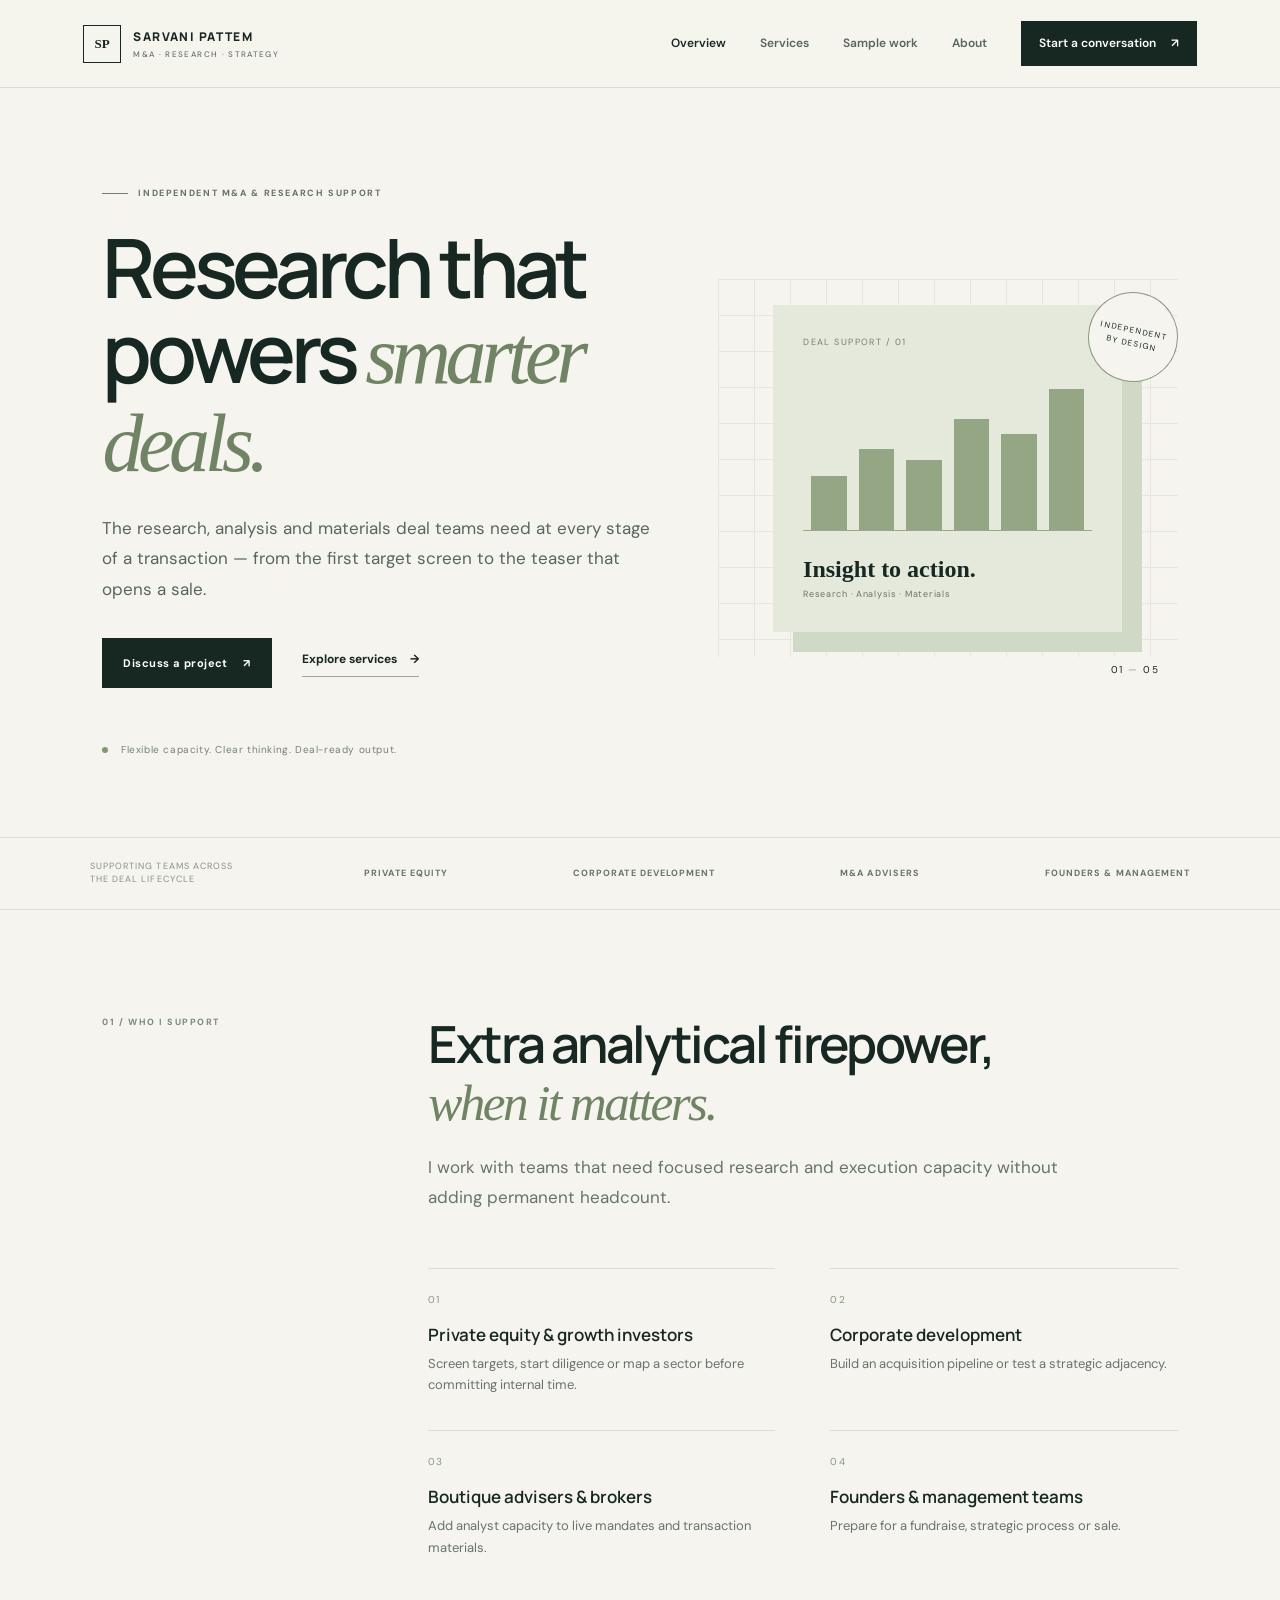
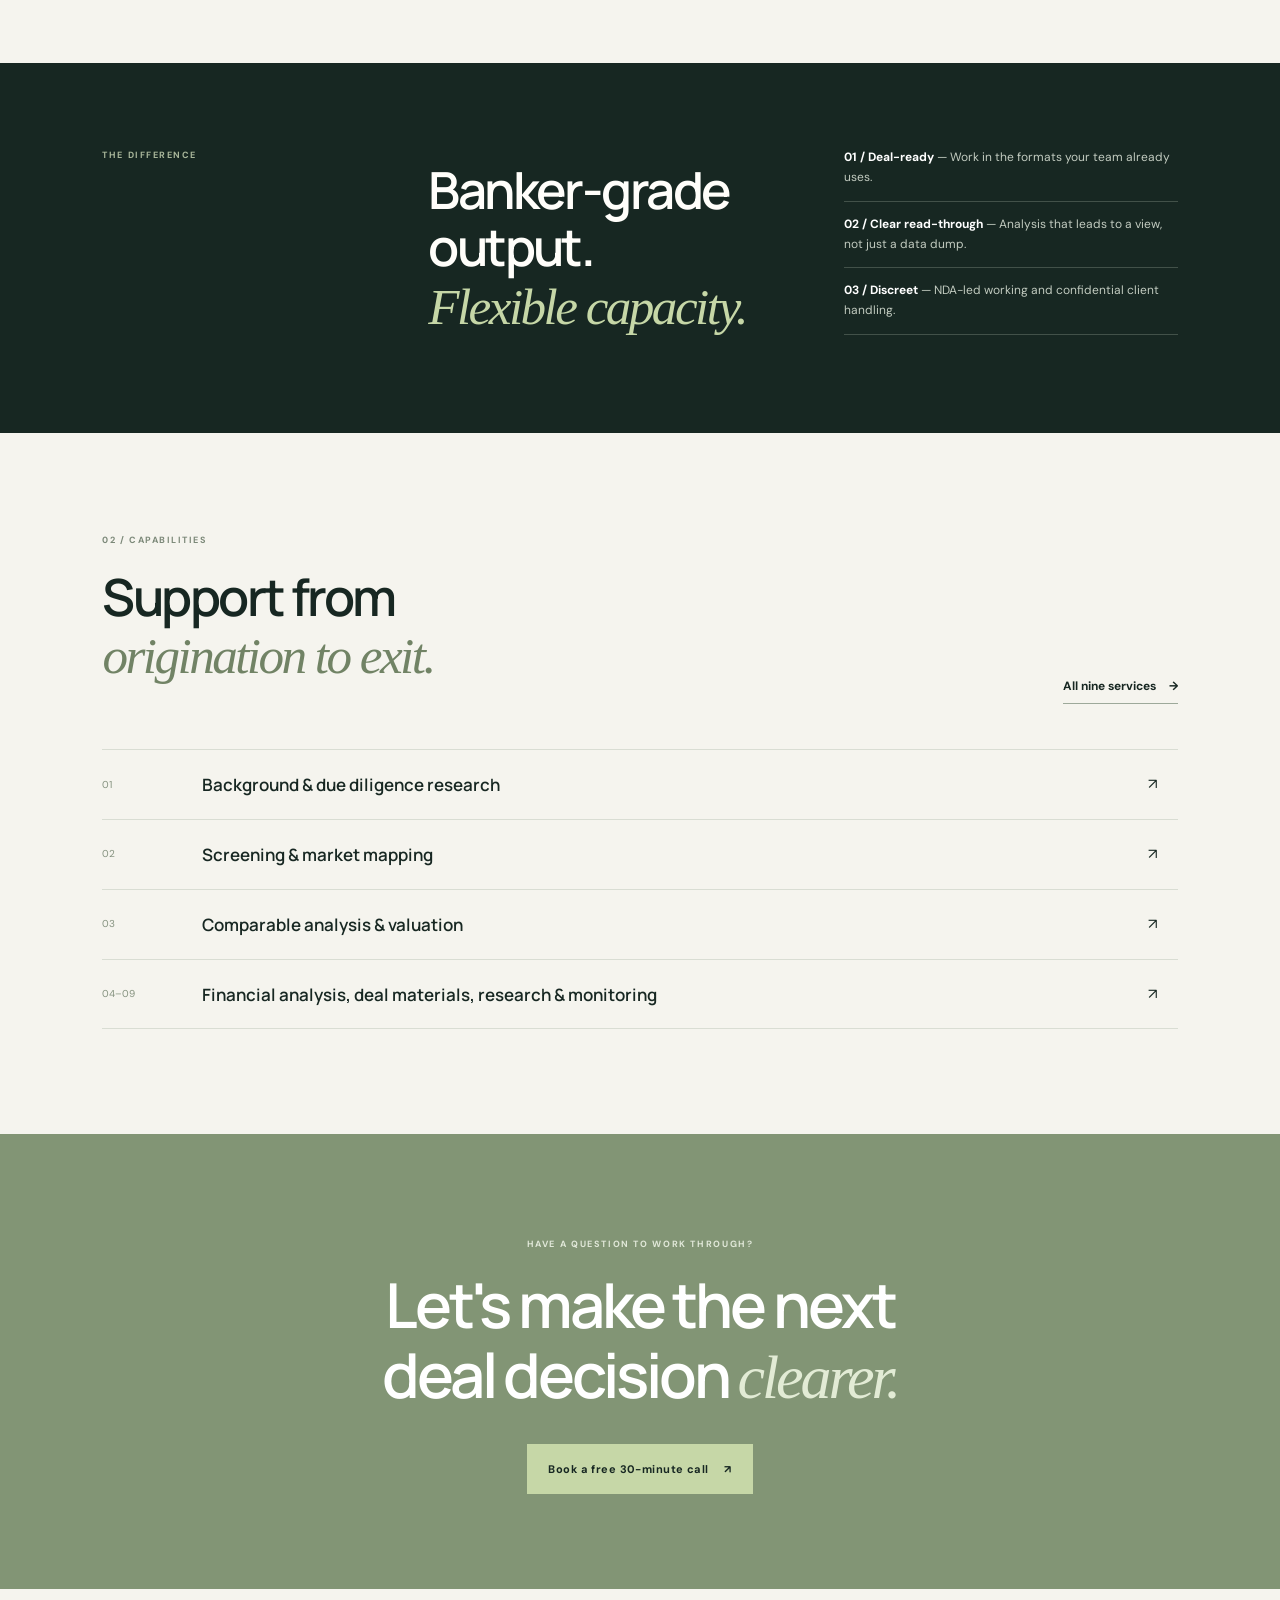
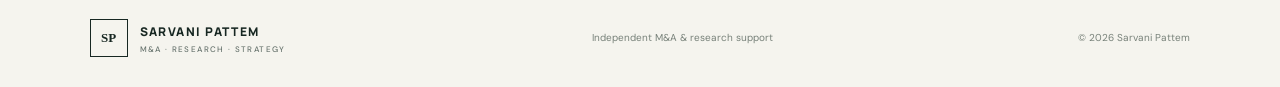
==== index.html @ 2f18e705 "new" ====
<!doctype html>
<html lang="en">
<head>
  <meta charset="utf-8"><meta name="viewport" content="width=device-width, initial-scale=1">
  <meta name="description" content="Freelance M&A and research analyst supporting investors, corporate development teams, advisers and founders.">
  <title>M&A Research & Deal Support | Sarvani Pattem</title>
  <link rel="preconnect" href="https://fonts.googleapis.com">
  <link rel="preconnect" href="https://fonts.gstatic.com" crossorigin>
  <link href="https://fonts.googleapis.com/css2?family=DM+Sans:wght@400;500;600;700&family=Manrope:wght@400;500;600;700;800&display=swap" rel="stylesheet">
  <link rel="stylesheet" href="styles.css"><script defer src="script.js"></script>
</head>
<body>
<header class="site-header"><a class="brand" href="index.html"><span class="brand-mark">SP</span><span>SARVANI PATTEM<small>M&A · RESEARCH · STRATEGY</small></span></a>
<button class="menu-toggle" aria-label="Toggle navigation" aria-expanded="false">☰</button>
<nav class="nav"><a class="active" href="index.html">Overview</a><a href="services.html">Services</a><a href="work.html">Sample work</a><a href="about.html">About</a><a class="nav-cta" href="contact.html">Start a conversation <span>↗</span></a></nav></header>
<main>
<section class="hero">
  <div class="hero-copy"><p class="eyebrow"><span class="eyebrow-line"></span> INDEPENDENT M&A & RESEARCH SUPPORT</p>
  <h1>Research that<br>powers <em>smarter deals.</em></h1>
  <p class="hero-lede">The research, analysis and materials deal teams need at every stage of a transaction — from the first target screen to the teaser that opens a sale.</p>
  <div class="hero-actions"><a class="button button-dark" href="contact.html">Discuss a project <span>↗</span></a><a class="text-link" href="services.html">Explore services <span>→</span></a></div>
  <div class="hero-note"><span class="note-dot"></span> Flexible capacity. Clear thinking. Deal-ready output.</div></div>
  <div class="hero-art"><div class="art-grid"></div><div class="art-card art-card-main"><span class="card-kicker">DEAL SUPPORT / 01</span><div class="art-chart"><i style="height:35%"></i><i style="height:52%"></i><i style="height:45%"></i><i style="height:72%"></i><i style="height:62%"></i><i style="height:91%"></i></div><div class="art-card-foot"><strong>Insight to action.</strong><span>Research · Analysis · Materials</span></div></div><div class="art-stamp">INDEPENDENT<br>BY DESIGN</div><div class="art-index">01 <span>—</span> 05</div></div>
</section>
<section class="trust-strip"><span>SUPPORTING TEAMS ACROSS THE DEAL LIFECYCLE</span><div>PRIVATE EQUITY</div><div>CORPORATE DEVELOPMENT</div><div>M&A ADVISERS</div><div>FOUNDERS & MANAGEMENT</div></section>
<section class="section intro-section"><div class="section-label">01 / WHO I SUPPORT</div><div class="intro-content"><h2>Extra analytical firepower,<br><em>when it matters.</em></h2><p class="body-large">I work with teams that need focused research and execution capacity without adding permanent headcount.</p><div class="audience-grid"><article><span>01</span><h3>Private equity & growth investors</h3><p>Screen targets, start diligence or map a sector before committing internal time.</p></article><article><span>02</span><h3>Corporate development</h3><p>Build an acquisition pipeline or test a strategic adjacency.</p></article><article><span>03</span><h3>Boutique advisers & brokers</h3><p>Add analyst capacity to live mandates and transaction materials.</p></article><article><span>04</span><h3>Founders & management teams</h3><p>Prepare for a fundraise, strategic process or sale.</p></article></div></div></section>
<section class="dark-band"><div class="section-label">THE DIFFERENCE</div><div class="dark-band-content"><h2>Banker-grade output.<br><em>Flexible capacity.</em></h2><div class="value-points"><p><b>01 / Deal-ready</b> — Work in the formats your team already uses.</p><p><b>02 / Clear read-through</b> — Analysis that leads to a view, not just a data dump.</p><p><b>03 / Discreet</b> — NDA-led working and confidential client handling.</p></div></div></section>
<section class="section services-preview"><div class="section-label">02 / CAPABILITIES</div><div class="section-heading"><h2>Support from<br><em>origination to exit.</em></h2><a class="text-link" href="services.html">All nine services <span>→</span></a></div><div class="service-list"><a href="services.html#diligence"><span>01</span><strong>Background & due diligence research</strong><i>↗</i></a><a href="services.html#screening"><span>02</span><strong>Screening & market mapping</strong><i>↗</i></a><a href="services.html#valuation"><span>03</span><strong>Comparable analysis & valuation</strong><i>↗</i></a><a href="services.html#materials"><span>04–09</span><strong>Financial analysis, deal materials, research & monitoring</strong><i>↗</i></a></div></section>
<section class="closing-cta"><p class="eyebrow">HAVE A QUESTION TO WORK THROUGH?</p><h2>Let's make the next<br>deal decision <em>clearer.</em></h2><a class="button button-light" href="contact.html">Book a free 30-minute call <span>↗</span></a></section>
</main>
<footer class="footer"><a class="brand brand-footer" href="index.html"><span class="brand-mark">SP</span><span>SARVANI PATTEM<small>M&A · RESEARCH · STRATEGY</small></span></a><span>Independent M&A & research support</span><span>© <span class="year"></span> Sarvani Pattem</span></footer>
</body></html>
---- styles.css ----
:root{--ink:#172722;--muted:#68746e;--paper:#f5f4ee;--white:#fffefa;--green:#c6d7a7;--line:#d9ddd3;--dark:#172722;--serif:Georgia,'Times New Roman',serif;--sans:'DM Sans',Arial,sans-serif;--display:'Manrope','DM Sans',sans-serif}*{box-sizing:border-box}html{scroll-behavior:smooth}body{margin:0;background:var(--paper);color:var(--ink);font-family:var(--sans);font-size:15px;line-height:1.65}a{color:inherit;text-decoration:none}.site-header{height:88px;padding:0 6.5%;display:flex;align-items:center;justify-content:space-between;border-bottom:1px solid var(--line);background:rgba(245,244,238,.96);position:relative;z-index:10}.brand{display:flex;align-items:center;gap:12px;font:800 12px var(--display);letter-spacing:.12em}.brand-mark{width:38px;height:38px;border:1px solid var(--ink);display:grid;place-items:center;font:700 13px var(--serif);letter-spacing:0}.brand small{display:block;font:500 8px var(--sans);letter-spacing:.17em;color:var(--muted);margin-top:4px}.nav{display:flex;align-items:center;gap:34px;font-size:12px;font-weight:600}.nav>a:not(.nav-cta){color:#59645e}.nav>a.active,.nav>a:hover{color:var(--ink)}.nav-cta{background:var(--ink);color:white;padding:13px 18px}.nav-cta span,.button span{padding-left:12px}.menu-toggle{display:none;background:none;border:0;font-size:23px;color:var(--ink)}.hero{min-height:610px;padding:90px 8% 78px;display:grid;grid-template-columns:1.1fr .9fr;align-items:center;gap:5%}.eyebrow{font:700 9px var(--sans);letter-spacing:.18em;color:#647169;display:flex;align-items:center;gap:10px}.eyebrow-line{width:26px;height:1px;background:#71806d}.hero h1,.page-hero h1{font:600 clamp(52px,6.4vw,88px)/1.04 var(--display);letter-spacing:-.065em;margin:26px 0}.hero h1 em,.page-hero h1 em,h2 em{font-family:var(--serif);font-weight:400;color:#718365}.hero-lede{font-size:17px;line-height:1.8;color:#59665f;max-width:590px}.hero-actions{display:flex;align-items:center;gap:30px;margin-top:34px}.button{display:inline-block;padding:16px 21px;font-size:11px;font-weight:700;letter-spacing:.04em}.button-dark{background:var(--ink);color:white}.button-light{background:var(--green);color:var(--ink)}.text-link{font-size:12px;font-weight:700;border-bottom:1px solid #9da99a;padding-bottom:7px}.text-link span{margin-left:10px}.hero-note{margin-top:54px;color:#778079;font-size:10px;letter-spacing:.06em}.note-dot{display:inline-block;width:6px;height:6px;background:#82976d;border-radius:50%;margin-right:9px}.hero-art{height:420px;position:relative;display:grid;place-items:center}.art-grid{position:absolute;inset:5% 0;background-image:linear-gradient(#dce0d6 1px,transparent 1px),linear-gradient(90deg,#dce0d6 1px,transparent 1px);background-size:36px 36px;opacity:.6}.art-card-main{position:relative;width:76%;height:78%;background:#e4e9dc;padding:30px;box-shadow:20px 20px 0 #d0d9c5;display:flex;flex-direction:column;justify-content:space-between}.card-kicker{font-size:9px;letter-spacing:.16em;color:#75816e}.art-chart{height:58%;display:flex;align-items:end;gap:12px;border-bottom:1px solid #9aa68f;padding:0 8px}.art-chart i{display:block;flex:1;background:#82966f;opacity:.8}.art-card-foot{display:flex;flex-direction:column;gap:4px}.art-card-foot strong{font:600 24px var(--serif)}.art-card-foot span{font-size:9px;color:#697468;letter-spacing:.08em}.art-stamp{position:absolute;right:0;top:8%;border:1px solid #8b987d;border-radius:50%;width:90px;height:90px;display:grid;place-items:center;text-align:center;font-size:8px;letter-spacing:.15em;transform:rotate(12deg);background:var(--paper)}.art-index{position:absolute;bottom:0;right:4%;font-size:10px;letter-spacing:.15em}.art-index span{color:#91a080}.trust-strip{padding:22px 7%;display:flex;justify-content:space-between;align-items:center;gap:20px;border-top:1px solid var(--line);border-bottom:1px solid var(--line);font-size:9px;letter-spacing:.12em;color:#67736a}.trust-strip>span{max-width:150px;line-height:1.5;color:#889187}.trust-strip div{font-weight:700}.section{padding:105px 8%}.section-label{font-size:9px;font-weight:700;letter-spacing:.17em;color:#7b8878}.intro-section{display:grid;grid-template-columns:.32fr 1fr;gap:8%}.intro-content h2,.section-heading h2,.about-main h2,.contact-layout h2{font:600 clamp(34px,4vw,52px)/1.12 var(--display);letter-spacing:-.05em;margin:0 0 20px}.body-large{font-size:17px;line-height:1.8;color:#68736c;max-width:630px}.audience-grid{display:grid;grid-template-columns:1fr 1fr;gap:35px 55px;margin-top:55px}.audience-grid article{border-top:1px solid var(--line);padding-top:17px}.audience-grid article>span,.credential-list>div>span,.process-list>div>span,.format-grid>div>span{font-size:10px;color:#89977c;letter-spacing:.12em}.audience-grid h3,.format-grid h3{font:600 17px var(--display);margin:12px 0 7px}.audience-grid p,.format-grid p{font-size:13px;color:var(--muted);margin:0}.dark-band{background:var(--dark);color:var(--white);padding:85px 8%;display:grid;grid-template-columns:.32fr 1fr;gap:8%}.dark-band .section-label{color:#a9b79b}.dark-band-content{display:flex;justify-content:space-between;gap:8%;align-items:center}.dark-band h2{font:600 clamp(34px,4vw,52px)/1.12 var(--display);letter-spacing:-.05em;margin:0}.dark-band h2 em{color:var(--green)}.value-points{max-width:390px}.value-points p{font-size:12px;color:#c2cbc0;border-bottom:1px solid #425149;padding:0 0 13px;margin:0 0 13px}.value-points b{color:white}.services-preview{padding-top:100px}.section-heading{display:flex;justify-content:space-between;align-items:end;gap:30px;margin:20px 0 45px}.section-heading .muted{max-width:350px}.service-list{border-top:1px solid var(--line)}.service-list a{display:grid;grid-template-columns:100px 1fr 30px;align-items:center;padding:22px 0;border-bottom:1px solid var(--line)}.service-list span{font-size:10px;color:#84917e}.service-list strong{font:600 17px var(--display)}.service-list i{font-style:normal}.closing-cta{background:#829575;color:white;text-align:center;padding:95px 20px}.closing-cta .eyebrow{justify-content:center;color:#e1e8d9}.closing-cta h2{font:600 clamp(38px,5vw,62px)/1.12 var(--display);letter-spacing:-.05em;margin:20px 0 32px}.closing-cta h2 em{color:#e2ebd5}.footer{padding:30px 7%;display:flex;justify-content:space-between;align-items:center;gap:20px;font-size:10px;color:#778179}.brand-footer{color:var(--ink)}.page-hero{padding:100px 8% 80px;border-bottom:1px solid var(--line)}.page-hero h1{font-size:clamp(54px,7vw,90px)}.page-hero .hero-lede{max-width:650px}.services-detail{padding-top:70px}.service-cards{display:grid;grid-template-columns:repeat(3,1fr);gap:14px;margin-top:30px}.service-card{padding:28px;background:var(--white);border:1px solid #e6e8df;min-height:300px;display:flex;flex-direction:column}.service-top,.work-meta{display:flex;justify-content:space-between;gap:10px;font-size:9px;letter-spacing:.12em;color:#829078}.service-card h2{font:600 22px/1.25 var(--display);letter-spacing:-.04em;margin:32px 0 12px}.service-card>p,.work-card>p{font-size:13px;color:#69756d}.use-case{margin-top:auto;padding-top:20px;border-top:1px solid var(--line);font-size:11px;color:#5e6b62}.use-case b,.work-output b{display:block;font-size:8px;letter-spacing:.15em;color:#8a987e;margin-bottom:7px}.turnaround{padding-top:30px}.turnaround-list{border-top:1px solid var(--line);margin-top:30px}.turnaround-list div{display:flex;justify-content:space-between;gap:20px;padding:18px 0;border-bottom:1px solid var(--line);font-size:13px}.turnaround-list b{font-size:12px}.fine-print,.disclaimer{font-size:10px;color:#7d877f;margin-top:18px}.work-section{padding-top:65px}.work-grid{display:grid;grid-template-columns:1fr 1fr;gap:15px;margin-top:30px}.work-card{background:var(--white);border:1px solid #e6e8df;padding:30px;min-height:300px;display:flex;flex-direction:column}.work-card h2{font:600 25px var(--display);letter-spacing:-.04em;margin:30px 0 5px}.work-tags{display:flex;gap:7px;flex-wrap:wrap;margin:12px 0 22px}.work-tags span{font-size:9px;padding:6px 9px;background:#edf0e8;color:#62705d}.work-output{margin-top:auto;padding-top:17px;border-top:1px solid var(--line);font-size:11px;color:#637066}.about-layout{padding-bottom:60px}.about-main{display:grid;grid-template-columns:.7fr 1fr;gap:8%;align-items:center;margin:35px 0 0 20%}.about-placeholder{aspect-ratio:1/1;background:#e2e8dc;display:flex;flex-direction:column;align-items:center;justify-content:center;color:#829374}.about-placeholder span{font:400 90px var(--serif)}.about-placeholder small{font-size:8px;letter-spacing:.2em}.credentials{padding-top:30px}.credential-list{margin:30px 0 0 20%;border-top:1px solid var(--line)}.credential-list>div{display:grid;grid-template-columns:55px 1fr;border-bottom:1px solid var(--line);padding:18px 0}.credential-list p{margin:0;color:#718078;font-size:13px}.credential-list b{display:block;color:var(--ink);margin-bottom:4px}.working{padding-top:65px}.process-list{max-width:780px;margin-left:20%;border-top:1px solid var(--line)}.process-list>div{display:grid;grid-template-columns:60px 1fr;padding:22px 0;border-bottom:1px solid var(--line)}.process-list h3{font:600 18px var(--display);margin:0 0 5px}.process-list p{font-size:13px;color:var(--muted);margin:0}.formats{padding-top:30px}.format-grid{display:grid;grid-template-columns:repeat(3,1fr);gap:35px;margin:35px 0 0 20%}.format-grid>div{border-top:1px solid var(--line);padding-top:15px}.contact-layout{display:grid;grid-template-columns:1fr .8fr;gap:12%;padding-top:70px}.contact-layout h2{margin-top:28px}.contact-detail{border-top:1px solid var(--line);padding:15px 0;display:flex;justify-content:space-between;gap:15px;font-size:11px}.contact-detail span{font-size:9px;letter-spacing:.13em;color:#87927f}.contact-detail b{font-weight:600}.contact-panel{background:var(--dark);color:white;padding:42px;align-self:start}.contact-panel .eyebrow{color:#b6c4a7}.contact-panel h3{font:600 31px/1.2 var(--display);letter-spacing:-.04em}.contact-panel p{font-size:13px;color:#c2cbc0}.contact-panel small{display:block;color:#9eaaa0;font-size:9px;margin-top:15px}.engagement{padding-top:35px}.pricing-grid{display:grid;grid-template-columns:repeat(3,1fr);gap:14px}.pricing-grid article{padding:25px;background:var(--white);border:1px solid #e6e8df;display:flex;flex-direction:column;min-height:270px}.pricing-grid article>span{font-size:8px;letter-spacing:.13em;color:#84917e}.pricing-grid h3{font:600 23px var(--display);margin:25px 0 8px}.pricing-grid p,.pricing-grid small{font-size:12px;color:var(--muted)}.pricing-grid b{margin-top:auto;font-size:13px}.pricing-grid small{margin-top:12px}.muted{color:var(--muted);font-size:13px;line-height:1.8;max-width:440px}
@media(max-width:900px){.nav{gap:16px}.hero{padding-left:6%;padding-right:6%}.trust-strip{flex-wrap:wrap}.trust-strip>span{flex-basis:100%}.intro-section,.dark-band{grid-template-columns:1fr;gap:25px}.dark-band-content{align-items:start}.service-cards{grid-template-columns:1fr 1fr}.about-main{margin-left:8%}.credential-list,.process-list{margin-left:8%}.format-grid{margin-left:8%}}
@media(max-width:650px){.site-header{height:72px;padding:0 5%}.menu-toggle{display:block}.nav{display:none;position:absolute;top:71px;left:0;right:0;background:var(--paper);padding:20px 6%;border-bottom:1px solid var(--line);flex-direction:column;align-items:stretch;gap:18px}.nav.open{display:flex}.nav-cta{text-align:center}.hero{grid-template-columns:1fr;padding:65px 7% 55px;gap:25px}.hero h1{font-size:56px}.hero-art{height:300px}.art-card-main{height:75%;width:75%;padding:20px}.art-stamp{width:72px;height:72px;font-size:7px}.trust-strip{padding:20px 7%;gap:14px}.trust-strip div{font-size:8px}.section,.page-hero{padding:70px 7%}.audience-grid,.work-grid,.service-cards,.pricing-grid,.format-grid{grid-template-columns:1fr}.dark-band{padding:65px 7%}.dark-band-content{display:block}.dark-band .value-points{margin-top:30px}.section-heading{display:block}.section-heading .text-link{display:inline-block;margin-top:15px}.service-list a{grid-template-columns:55px 1fr 20px}.service-list strong{font-size:14px}.footer{padding:25px 7%;flex-wrap:wrap}.footer>span:nth-child(2){display:none}.page-hero h1{font-size:55px}.about-main{grid-template-columns:1fr;margin-left:0}.about-placeholder{max-width:260px}.credential-list,.process-list,.format-grid{margin-left:0}.contact-layout{grid-template-columns:1fr;gap:35px;padding-top:55px}.contact-panel{padding:30px}.contact-detail{flex-direction:column;gap:4px}.turnaround-list div{font-size:11px}.turnaround-list b{text-align:right}.work-card{padding:24px}.closing-cta{padding:75px 7%}}
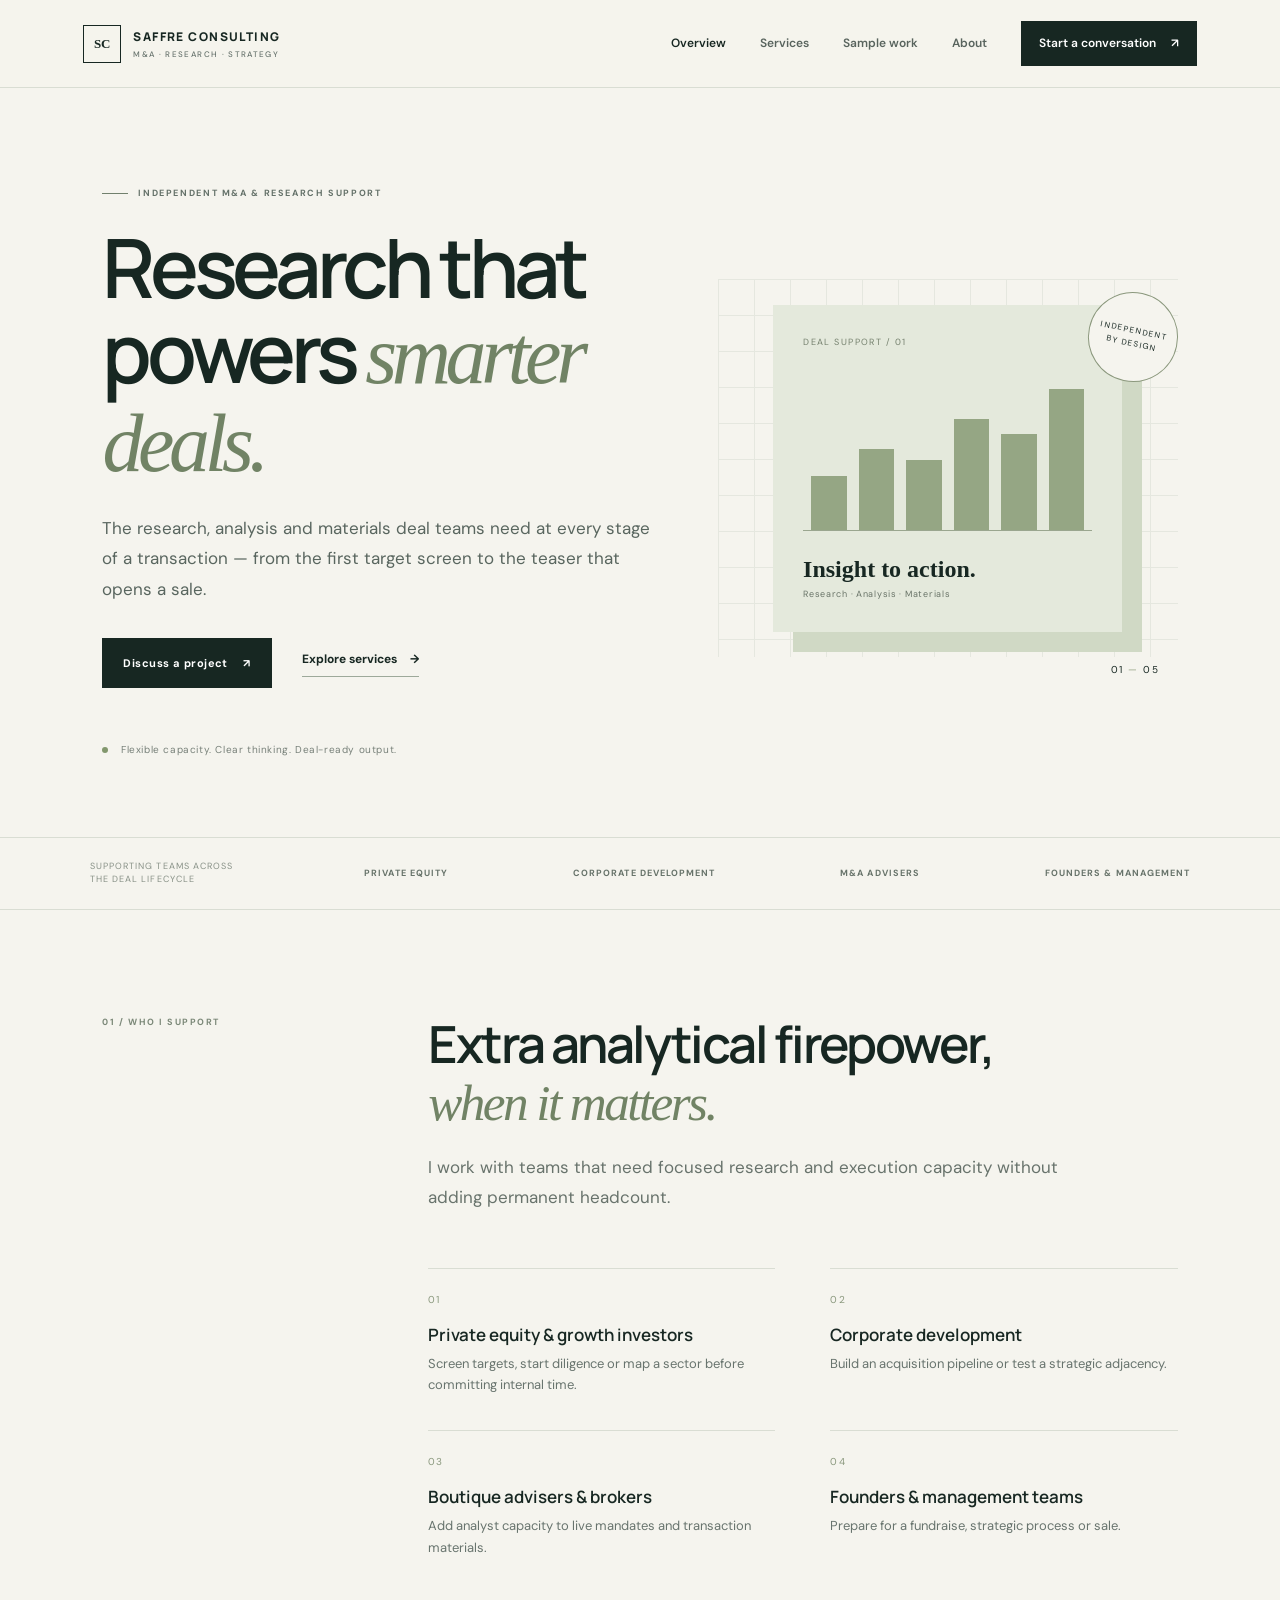
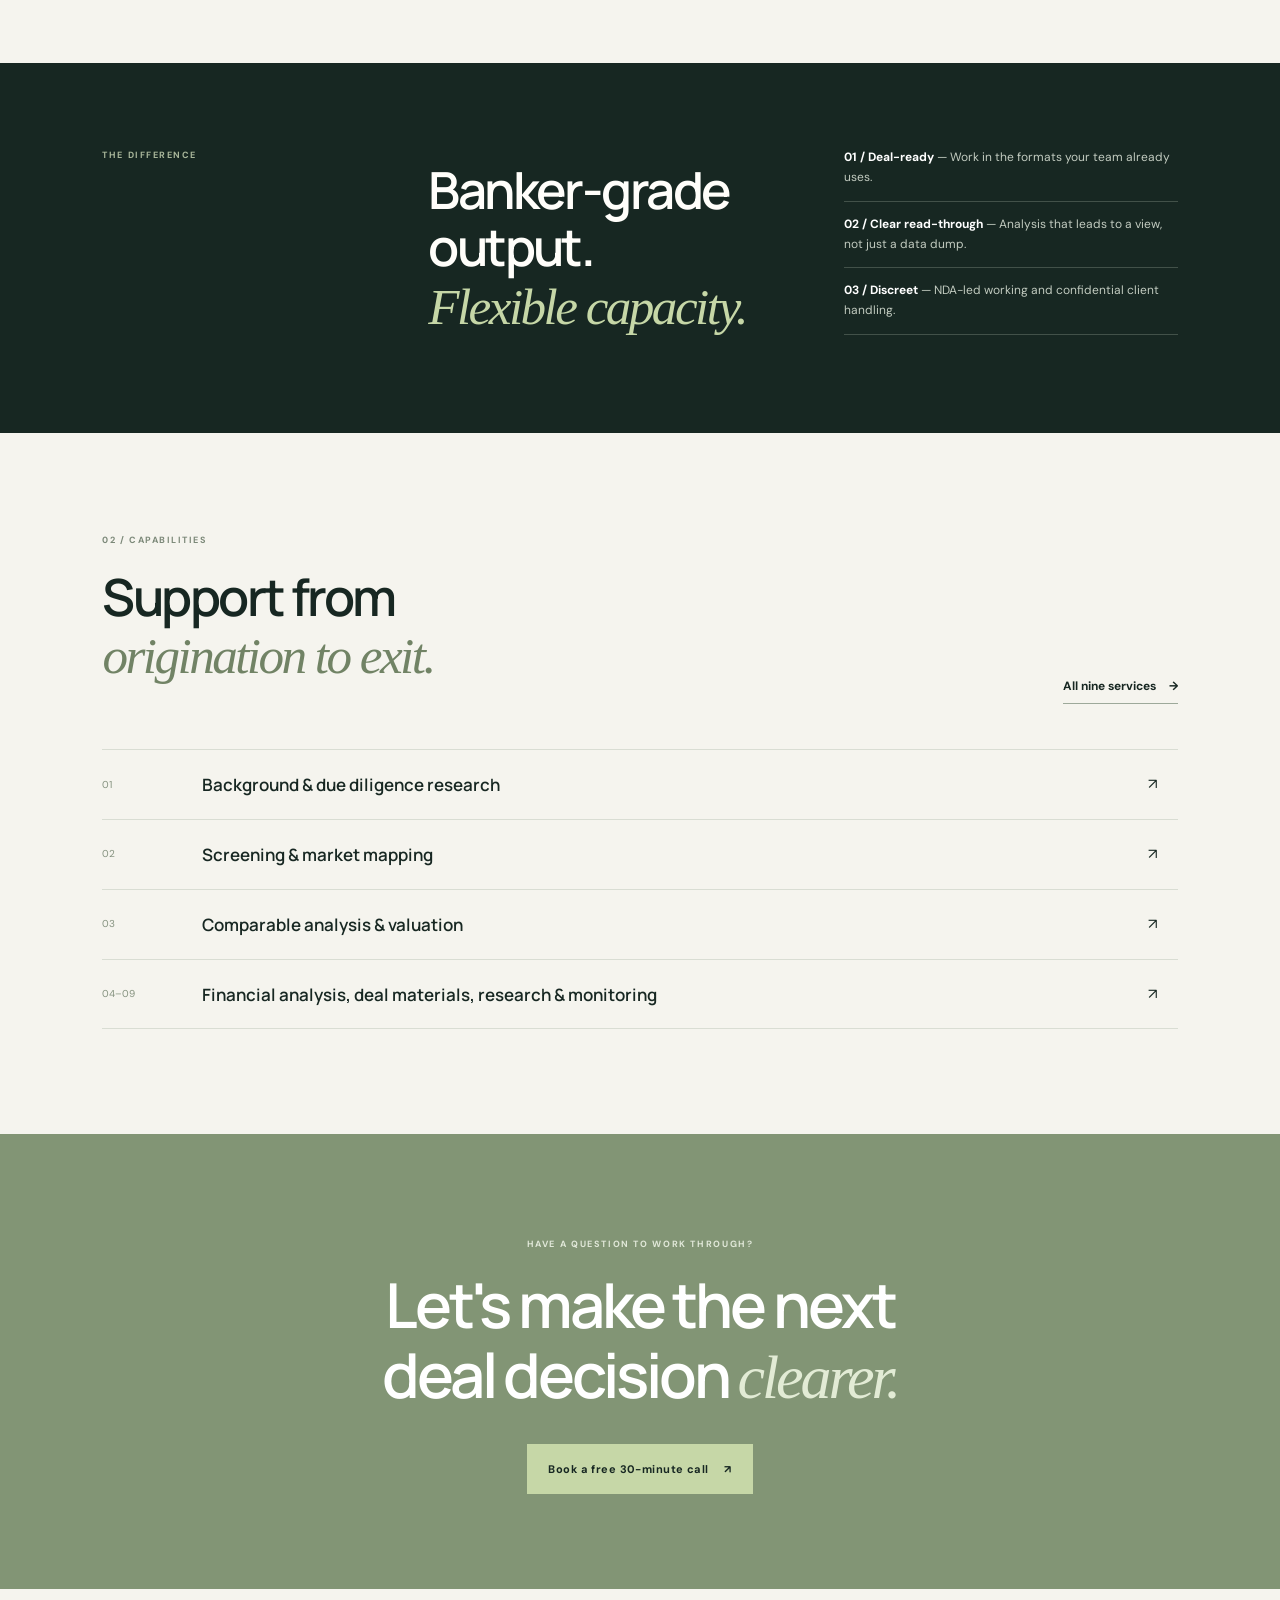
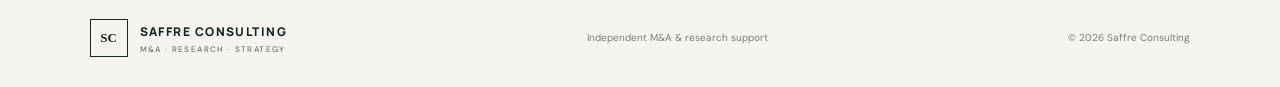
==== commit 9e0a534f: "updated" ====
--- a/index.html
+++ b/index.html
@@ -3,14 +3,14 @@
 <head>
   <meta charset="utf-8"><meta name="viewport" content="width=device-width, initial-scale=1">
   <meta name="description" content="Freelance M&A and research analyst supporting investors, corporate development teams, advisers and founders.">
-  <title>M&A Research & Deal Support | Sarvani Pattem</title>
+  <title>M&A Research & Deal Support | Saffre Consulting</title>
   <link rel="preconnect" href="https://fonts.googleapis.com">
   <link rel="preconnect" href="https://fonts.gstatic.com" crossorigin>
   <link href="https://fonts.googleapis.com/css2?family=DM+Sans:wght@400;500;600;700&family=Manrope:wght@400;500;600;700;800&display=swap" rel="stylesheet">
   <link rel="stylesheet" href="styles.css"><script defer src="script.js"></script>
 </head>
 <body>
-<header class="site-header"><a class="brand" href="index.html"><span class="brand-mark">SP</span><span>SARVANI PATTEM<small>M&A · RESEARCH · STRATEGY</small></span></a>
+<header class="site-header"><a class="brand" href="index.html"><span class="brand-mark">SC</span><span>SAFFRE CONSULTING<small>M&A · RESEARCH · STRATEGY</small></span></a>
 <button class="menu-toggle" aria-label="Toggle navigation" aria-expanded="false">☰</button>
 <nav class="nav"><a class="active" href="index.html">Overview</a><a href="services.html">Services</a><a href="work.html">Sample work</a><a href="about.html">About</a><a class="nav-cta" href="contact.html">Start a conversation <span>↗</span></a></nav></header>
 <main>
@@ -28,5 +28,5 @@
 <section class="section services-preview"><div class="section-label">02 / CAPABILITIES</div><div class="section-heading"><h2>Support from<br><em>origination to exit.</em></h2><a class="text-link" href="services.html">All nine services <span>→</span></a></div><div class="service-list"><a href="services.html#diligence"><span>01</span><strong>Background & due diligence research</strong><i>↗</i></a><a href="services.html#screening"><span>02</span><strong>Screening & market mapping</strong><i>↗</i></a><a href="services.html#valuation"><span>03</span><strong>Comparable analysis & valuation</strong><i>↗</i></a><a href="services.html#materials"><span>04–09</span><strong>Financial analysis, deal materials, research & monitoring</strong><i>↗</i></a></div></section>
 <section class="closing-cta"><p class="eyebrow">HAVE A QUESTION TO WORK THROUGH?</p><h2>Let's make the next<br>deal decision <em>clearer.</em></h2><a class="button button-light" href="contact.html">Book a free 30-minute call <span>↗</span></a></section>
 </main>
-<footer class="footer"><a class="brand brand-footer" href="index.html"><span class="brand-mark">SP</span><span>SARVANI PATTEM<small>M&A · RESEARCH · STRATEGY</small></span></a><span>Independent M&A & research support</span><span>© <span class="year"></span> Sarvani Pattem</span></footer>
+<footer class="footer"><a class="brand brand-footer" href="index.html"><span class="brand-mark">SC</span><span>SAFFRE CONSULTING<small>M&A · RESEARCH · STRATEGY</small></span></a><span>Independent M&A & research support</span><span>© <span class="year"></span> Saffre Consulting</span></footer>
 </body></html>
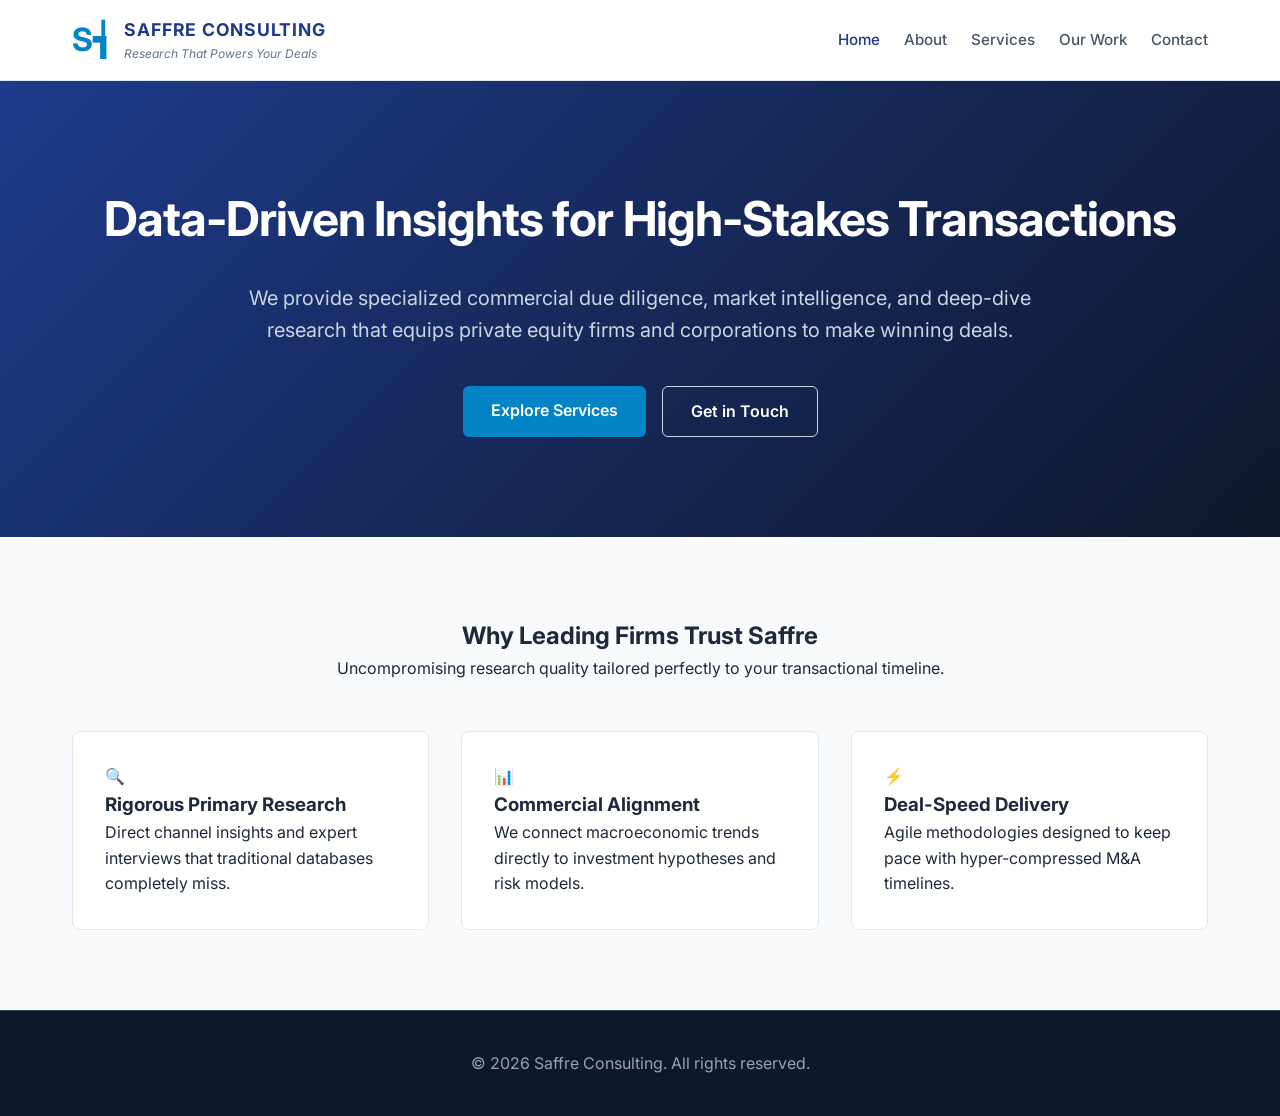
==== commit c3cbaa11: "update" ====
--- a/index.html
+++ b/index.html
@@ -1,32 +1,76 @@
-<!doctype html>
+<!DOCTYPE html>
 <html lang="en">
 <head>
-  <meta charset="utf-8"><meta name="viewport" content="width=device-width, initial-scale=1">
-  <meta name="description" content="Freelance M&A and research analyst supporting investors, corporate development teams, advisers and founders.">
-  <title>M&A Research & Deal Support | Saffre Consulting</title>
-  <link rel="preconnect" href="https://fonts.googleapis.com">
-  <link rel="preconnect" href="https://fonts.gstatic.com" crossorigin>
-  <link href="https://fonts.googleapis.com/css2?family=DM+Sans:wght@400;500;600;700&family=Manrope:wght@400;500;600;700;800&display=swap" rel="stylesheet">
-  <link rel="stylesheet" href="styles.css"><script defer src="script.js"></script>
+    <meta charset="UTF-8">
+    <meta name="viewport" content="width=device-width, initial-scale=1.0">
+    <title>Saffre Consulting | Research That Powers Your Deals</title>
+    <link rel="stylesheet" href="styles.css">
+    <link rel="preconnect" href="https://fonts.googleapis.com">
+    <link rel="preconnect" href="https://fonts.gstatic.com" crossorigin>
+    <link href="https://fonts.googleapis.com/css2?family=Inter:wght@300;400;500;600;700&display=swap" rel="stylesheet">
 </head>
 <body>
-<header class="site-header"><a class="brand" href="index.html"><span class="brand-mark">SC</span><span>SAFFRE CONSULTING<small>M&A · RESEARCH · STRATEGY</small></span></a>
-<button class="menu-toggle" aria-label="Toggle navigation" aria-expanded="false">☰</button>
-<nav class="nav"><a class="active" href="index.html">Overview</a><a href="services.html">Services</a><a href="work.html">Sample work</a><a href="about.html">About</a><a class="nav-cta" href="contact.html">Start a conversation <span>↗</span></a></nav></header>
-<main>
-<section class="hero">
-  <div class="hero-copy"><p class="eyebrow"><span class="eyebrow-line"></span> INDEPENDENT M&A & RESEARCH SUPPORT</p>
-  <h1>Research that<br>powers <em>smarter deals.</em></h1>
-  <p class="hero-lede">The research, analysis and materials deal teams need at every stage of a transaction — from the first target screen to the teaser that opens a sale.</p>
-  <div class="hero-actions"><a class="button button-dark" href="contact.html">Discuss a project <span>↗</span></a><a class="text-link" href="services.html">Explore services <span>→</span></a></div>
-  <div class="hero-note"><span class="note-dot"></span> Flexible capacity. Clear thinking. Deal-ready output.</div></div>
-  <div class="hero-art"><div class="art-grid"></div><div class="art-card art-card-main"><span class="card-kicker">DEAL SUPPORT / 01</span><div class="art-chart"><i style="height:35%"></i><i style="height:52%"></i><i style="height:45%"></i><i style="height:72%"></i><i style="height:62%"></i><i style="height:91%"></i></div><div class="art-card-foot"><strong>Insight to action.</strong><span>Research · Analysis · Materials</span></div></div><div class="art-stamp">INDEPENDENT<br>BY DESIGN</div><div class="art-index">01 <span>—</span> 05</div></div>
-</section>
-<section class="trust-strip"><span>SUPPORTING TEAMS ACROSS THE DEAL LIFECYCLE</span><div>PRIVATE EQUITY</div><div>CORPORATE DEVELOPMENT</div><div>M&A ADVISERS</div><div>FOUNDERS & MANAGEMENT</div></section>
-<section class="section intro-section"><div class="section-label">01 / WHO I SUPPORT</div><div class="intro-content"><h2>Extra analytical firepower,<br><em>when it matters.</em></h2><p class="body-large">I work with teams that need focused research and execution capacity without adding permanent headcount.</p><div class="audience-grid"><article><span>01</span><h3>Private equity & growth investors</h3><p>Screen targets, start diligence or map a sector before committing internal time.</p></article><article><span>02</span><h3>Corporate development</h3><p>Build an acquisition pipeline or test a strategic adjacency.</p></article><article><span>03</span><h3>Boutique advisers & brokers</h3><p>Add analyst capacity to live mandates and transaction materials.</p></article><article><span>04</span><h3>Founders & management teams</h3><p>Prepare for a fundraise, strategic process or sale.</p></article></div></div></section>
-<section class="dark-band"><div class="section-label">THE DIFFERENCE</div><div class="dark-band-content"><h2>Banker-grade output.<br><em>Flexible capacity.</em></h2><div class="value-points"><p><b>01 / Deal-ready</b> — Work in the formats your team already uses.</p><p><b>02 / Clear read-through</b> — Analysis that leads to a view, not just a data dump.</p><p><b>03 / Discreet</b> — NDA-led working and confidential client handling.</p></div></div></section>
-<section class="section services-preview"><div class="section-label">02 / CAPABILITIES</div><div class="section-heading"><h2>Support from<br><em>origination to exit.</em></h2><a class="text-link" href="services.html">All nine services <span>→</span></a></div><div class="service-list"><a href="services.html#diligence"><span>01</span><strong>Background & due diligence research</strong><i>↗</i></a><a href="services.html#screening"><span>02</span><strong>Screening & market mapping</strong><i>↗</i></a><a href="services.html#valuation"><span>03</span><strong>Comparable analysis & valuation</strong><i>↗</i></a><a href="services.html#materials"><span>04–09</span><strong>Financial analysis, deal materials, research & monitoring</strong><i>↗</i></a></div></section>
-<section class="closing-cta"><p class="eyebrow">HAVE A QUESTION TO WORK THROUGH?</p><h2>Let's make the next<br>deal decision <em>clearer.</em></h2><a class="button button-light" href="contact.html">Book a free 30-minute call <span>↗</span></a></section>
-</main>
-<footer class="footer"><a class="brand brand-footer" href="index.html"><span class="brand-mark">SC</span><span>SAFFRE CONSULTING<small>M&A · RESEARCH · STRATEGY</small></span></a><span>Independent M&A & research support</span><span>© <span class="year"></span> Saffre Consulting</span></footer>
-</body></html>
+    <header>
+        <div class="container navbar">
+            <div class="logo">
+                <span class="logo-icon">S┪</span>
+                <div class="logo-text">
+                    <span class="brand">SAFFRE CONSULTING</span>
+                    <span class="tagline">Research That Powers Your Deals</span>
+                </div>
+            </div>
+            <nav>
+                <a href="index.html" class="active">Home</a>
+                <a href="about.html">About</a>
+                <a href="services.html">Services</a>
+                <a href="work.html">Our Work</a>
+                <a href="contact.html">Contact</a>
+            </nav>
+        </div>
+    </header>
+
+    <section class="hero">
+        <div class="container hero-content">
+            <h1>Data-Driven Insights for High-Stakes Transactions</h1>
+            <p>We provide specialized commercial due diligence, market intelligence, and deep-dive research that equips private equity firms and corporations to make winning deals.</p>
+            <div class="cta-buttons">
+                <a href="services.html" class="btn btn-primary">Explore Services</a>
+                <a href="contact.html" class="btn btn-secondary">Get in Touch</a>
+            </div>
+        </div>
+    </section>
+
+    <section class="features">
+        <div class="container">
+            <div class="section-title">
+                <h2>Why Leading Firms Trust Saffre</h2>
+                <p>Uncompromising research quality tailored perfectly to your transactional timeline.</p>
+            </div>
+            <div class="grid grid-3">
+                <div class="card">
+                    <div class="card-icon">🔍</div>
+                    <h3>Rigorous Primary Research</h3>
+                    <p>Direct channel insights and expert interviews that traditional databases completely miss.</p>
+                </div>
+                <div class="card">
+                    <div class="card-icon">📊</div>
+                    <h3>Commercial Alignment</h3>
+                    <p>We connect macroeconomic trends directly to investment hypotheses and risk models.</p>
+                </div>
+                <div class="card">
+                    <div class="card-icon">⚡</div>
+                    <h3>Deal-Speed Delivery</h3>
+                    <p>Agile methodologies designed to keep pace with hyper-compressed M&A timelines.</p>
+                </div>
+            </div>
+        </div>
+    </section>
+
+    <footer>
+        <div class="container footer-content">
+            <p>&copy; 2026 Saffre Consulting. All rights reserved.</p>
+        </div>
+    </footer>
+    <script src="script.js"></script>
+</body>
+</html>
--- a/styles.css
+++ b/styles.css
@@ -1,3 +1,185 @@
-:root{--ink:#172722;--muted:#68746e;--paper:#f5f4ee;--white:#fffefa;--green:#c6d7a7;--line:#d9ddd3;--dark:#172722;--serif:Georgia,'Times New Roman',serif;--sans:'DM Sans',Arial,sans-serif;--display:'Manrope','DM Sans',sans-serif}*{box-sizing:border-box}html{scroll-behavior:smooth}body{margin:0;background:var(--paper);color:var(--ink);font-family:var(--sans);font-size:15px;line-height:1.65}a{color:inherit;text-decoration:none}.site-header{height:88px;padding:0 6.5%;display:flex;align-items:center;justify-content:space-between;border-bottom:1px solid var(--line);background:rgba(245,244,238,.96);position:relative;z-index:10}.brand{display:flex;align-items:center;gap:12px;font:800 12px var(--display);letter-spacing:.12em}.brand-mark{width:38px;height:38px;border:1px solid var(--ink);display:grid;place-items:center;font:700 13px var(--serif);letter-spacing:0}.brand small{display:block;font:500 8px var(--sans);letter-spacing:.17em;color:var(--muted);margin-top:4px}.nav{display:flex;align-items:center;gap:34px;font-size:12px;font-weight:600}.nav>a:not(.nav-cta){color:#59645e}.nav>a.active,.nav>a:hover{color:var(--ink)}.nav-cta{background:var(--ink);color:white;padding:13px 18px}.nav-cta span,.button span{padding-left:12px}.menu-toggle{display:none;background:none;border:0;font-size:23px;color:var(--ink)}.hero{min-height:610px;padding:90px 8% 78px;display:grid;grid-template-columns:1.1fr .9fr;align-items:center;gap:5%}.eyebrow{font:700 9px var(--sans);letter-spacing:.18em;color:#647169;display:flex;align-items:center;gap:10px}.eyebrow-line{width:26px;height:1px;background:#71806d}.hero h1,.page-hero h1{font:600 clamp(52px,6.4vw,88px)/1.04 var(--display);letter-spacing:-.065em;margin:26px 0}.hero h1 em,.page-hero h1 em,h2 em{font-family:var(--serif);font-weight:400;color:#718365}.hero-lede{font-size:17px;line-height:1.8;color:#59665f;max-width:590px}.hero-actions{display:flex;align-items:center;gap:30px;margin-top:34px}.button{display:inline-block;padding:16px 21px;font-size:11px;font-weight:700;letter-spacing:.04em}.button-dark{background:var(--ink);color:white}.button-light{background:var(--green);color:var(--ink)}.text-link{font-size:12px;font-weight:700;border-bottom:1px solid #9da99a;padding-bottom:7px}.text-link span{margin-left:10px}.hero-note{margin-top:54px;color:#778079;font-size:10px;letter-spacing:.06em}.note-dot{display:inline-block;width:6px;height:6px;background:#82976d;border-radius:50%;margin-right:9px}.hero-art{height:420px;position:relative;display:grid;place-items:center}.art-grid{position:absolute;inset:5% 0;background-image:linear-gradient(#dce0d6 1px,transparent 1px),linear-gradient(90deg,#dce0d6 1px,transparent 1px);background-size:36px 36px;opacity:.6}.art-card-main{position:relative;width:76%;height:78%;background:#e4e9dc;padding:30px;box-shadow:20px 20px 0 #d0d9c5;display:flex;flex-direction:column;justify-content:space-between}.card-kicker{font-size:9px;letter-spacing:.16em;color:#75816e}.art-chart{height:58%;display:flex;align-items:end;gap:12px;border-bottom:1px solid #9aa68f;padding:0 8px}.art-chart i{display:block;flex:1;background:#82966f;opacity:.8}.art-card-foot{display:flex;flex-direction:column;gap:4px}.art-card-foot strong{font:600 24px var(--serif)}.art-card-foot span{font-size:9px;color:#697468;letter-spacing:.08em}.art-stamp{position:absolute;right:0;top:8%;border:1px solid #8b987d;border-radius:50%;width:90px;height:90px;display:grid;place-items:center;text-align:center;font-size:8px;letter-spacing:.15em;transform:rotate(12deg);background:var(--paper)}.art-index{position:absolute;bottom:0;right:4%;font-size:10px;letter-spacing:.15em}.art-index span{color:#91a080}.trust-strip{padding:22px 7%;display:flex;justify-content:space-between;align-items:center;gap:20px;border-top:1px solid var(--line);border-bottom:1px solid var(--line);font-size:9px;letter-spacing:.12em;color:#67736a}.trust-strip>span{max-width:150px;line-height:1.5;color:#889187}.trust-strip div{font-weight:700}.section{padding:105px 8%}.section-label{font-size:9px;font-weight:700;letter-spacing:.17em;color:#7b8878}.intro-section{display:grid;grid-template-columns:.32fr 1fr;gap:8%}.intro-content h2,.section-heading h2,.about-main h2,.contact-layout h2{font:600 clamp(34px,4vw,52px)/1.12 var(--display);letter-spacing:-.05em;margin:0 0 20px}.body-large{font-size:17px;line-height:1.8;color:#68736c;max-width:630px}.audience-grid{display:grid;grid-template-columns:1fr 1fr;gap:35px 55px;margin-top:55px}.audience-grid article{border-top:1px solid var(--line);padding-top:17px}.audience-grid article>span,.credential-list>div>span,.process-list>div>span,.format-grid>div>span{font-size:10px;color:#89977c;letter-spacing:.12em}.audience-grid h3,.format-grid h3{font:600 17px var(--display);margin:12px 0 7px}.audience-grid p,.format-grid p{font-size:13px;color:var(--muted);margin:0}.dark-band{background:var(--dark);color:var(--white);padding:85px 8%;display:grid;grid-template-columns:.32fr 1fr;gap:8%}.dark-band .section-label{color:#a9b79b}.dark-band-content{display:flex;justify-content:space-between;gap:8%;align-items:center}.dark-band h2{font:600 clamp(34px,4vw,52px)/1.12 var(--display);letter-spacing:-.05em;margin:0}.dark-band h2 em{color:var(--green)}.value-points{max-width:390px}.value-points p{font-size:12px;color:#c2cbc0;border-bottom:1px solid #425149;padding:0 0 13px;margin:0 0 13px}.value-points b{color:white}.services-preview{padding-top:100px}.section-heading{display:flex;justify-content:space-between;align-items:end;gap:30px;margin:20px 0 45px}.section-heading .muted{max-width:350px}.service-list{border-top:1px solid var(--line)}.service-list a{display:grid;grid-template-columns:100px 1fr 30px;align-items:center;padding:22px 0;border-bottom:1px solid var(--line)}.service-list span{font-size:10px;color:#84917e}.service-list strong{font:600 17px var(--display)}.service-list i{font-style:normal}.closing-cta{background:#829575;color:white;text-align:center;padding:95px 20px}.closing-cta .eyebrow{justify-content:center;color:#e1e8d9}.closing-cta h2{font:600 clamp(38px,5vw,62px)/1.12 var(--display);letter-spacing:-.05em;margin:20px 0 32px}.closing-cta h2 em{color:#e2ebd5}.footer{padding:30px 7%;display:flex;justify-content:space-between;align-items:center;gap:20px;font-size:10px;color:#778179}.brand-footer{color:var(--ink)}.page-hero{padding:100px 8% 80px;border-bottom:1px solid var(--line)}.page-hero h1{font-size:clamp(54px,7vw,90px)}.page-hero .hero-lede{max-width:650px}.services-detail{padding-top:70px}.service-cards{display:grid;grid-template-columns:repeat(3,1fr);gap:14px;margin-top:30px}.service-card{padding:28px;background:var(--white);border:1px solid #e6e8df;min-height:300px;display:flex;flex-direction:column}.service-top,.work-meta{display:flex;justify-content:space-between;gap:10px;font-size:9px;letter-spacing:.12em;color:#829078}.service-card h2{font:600 22px/1.25 var(--display);letter-spacing:-.04em;margin:32px 0 12px}.service-card>p,.work-card>p{font-size:13px;color:#69756d}.use-case{margin-top:auto;padding-top:20px;border-top:1px solid var(--line);font-size:11px;color:#5e6b62}.use-case b,.work-output b{display:block;font-size:8px;letter-spacing:.15em;color:#8a987e;margin-bottom:7px}.turnaround{padding-top:30px}.turnaround-list{border-top:1px solid var(--line);margin-top:30px}.turnaround-list div{display:flex;justify-content:space-between;gap:20px;padding:18px 0;border-bottom:1px solid var(--line);font-size:13px}.turnaround-list b{font-size:12px}.fine-print,.disclaimer{font-size:10px;color:#7d877f;margin-top:18px}.work-section{padding-top:65px}.work-grid{display:grid;grid-template-columns:1fr 1fr;gap:15px;margin-top:30px}.work-card{background:var(--white);border:1px solid #e6e8df;padding:30px;min-height:300px;display:flex;flex-direction:column}.work-card h2{font:600 25px var(--display);letter-spacing:-.04em;margin:30px 0 5px}.work-tags{display:flex;gap:7px;flex-wrap:wrap;margin:12px 0 22px}.work-tags span{font-size:9px;padding:6px 9px;background:#edf0e8;color:#62705d}.work-output{margin-top:auto;padding-top:17px;border-top:1px solid var(--line);font-size:11px;color:#637066}.about-layout{padding-bottom:60px}.about-main{display:grid;grid-template-columns:.7fr 1fr;gap:8%;align-items:center;margin:35px 0 0 20%}.about-placeholder{aspect-ratio:1/1;background:#e2e8dc;display:flex;flex-direction:column;align-items:center;justify-content:center;color:#829374}.about-placeholder span{font:400 90px var(--serif)}.about-placeholder small{font-size:8px;letter-spacing:.2em}.credentials{padding-top:30px}.credential-list{margin:30px 0 0 20%;border-top:1px solid var(--line)}.credential-list>div{display:grid;grid-template-columns:55px 1fr;border-bottom:1px solid var(--line);padding:18px 0}.credential-list p{margin:0;color:#718078;font-size:13px}.credential-list b{display:block;color:var(--ink);margin-bottom:4px}.working{padding-top:65px}.process-list{max-width:780px;margin-left:20%;border-top:1px solid var(--line)}.process-list>div{display:grid;grid-template-columns:60px 1fr;padding:22px 0;border-bottom:1px solid var(--line)}.process-list h3{font:600 18px var(--display);margin:0 0 5px}.process-list p{font-size:13px;color:var(--muted);margin:0}.formats{padding-top:30px}.format-grid{display:grid;grid-template-columns:repeat(3,1fr);gap:35px;margin:35px 0 0 20%}.format-grid>div{border-top:1px solid var(--line);padding-top:15px}.contact-layout{display:grid;grid-template-columns:1fr .8fr;gap:12%;padding-top:70px}.contact-layout h2{margin-top:28px}.contact-detail{border-top:1px solid var(--line);padding:15px 0;display:flex;justify-content:space-between;gap:15px;font-size:11px}.contact-detail span{font-size:9px;letter-spacing:.13em;color:#87927f}.contact-detail b{font-weight:600}.contact-panel{background:var(--dark);color:white;padding:42px;align-self:start}.contact-panel .eyebrow{color:#b6c4a7}.contact-panel h3{font:600 31px/1.2 var(--display);letter-spacing:-.04em}.contact-panel p{font-size:13px;color:#c2cbc0}.contact-panel small{display:block;color:#9eaaa0;font-size:9px;margin-top:15px}.engagement{padding-top:35px}.pricing-grid{display:grid;grid-template-columns:repeat(3,1fr);gap:14px}.pricing-grid article{padding:25px;background:var(--white);border:1px solid #e6e8df;display:flex;flex-direction:column;min-height:270px}.pricing-grid article>span{font-size:8px;letter-spacing:.13em;color:#84917e}.pricing-grid h3{font:600 23px var(--display);margin:25px 0 8px}.pricing-grid p,.pricing-grid small{font-size:12px;color:var(--muted)}.pricing-grid b{margin-top:auto;font-size:13px}.pricing-grid small{margin-top:12px}.muted{color:var(--muted);font-size:13px;line-height:1.8;max-width:440px}
-@media(max-width:900px){.nav{gap:16px}.hero{padding-left:6%;padding-right:6%}.trust-strip{flex-wrap:wrap}.trust-strip>span{flex-basis:100%}.intro-section,.dark-band{grid-template-columns:1fr;gap:25px}.dark-band-content{align-items:start}.service-cards{grid-template-columns:1fr 1fr}.about-main{margin-left:8%}.credential-list,.process-list{margin-left:8%}.format-grid{margin-left:8%}}
-@media(max-width:650px){.site-header{height:72px;padding:0 5%}.menu-toggle{display:block}.nav{display:none;position:absolute;top:71px;left:0;right:0;background:var(--paper);padding:20px 6%;border-bottom:1px solid var(--line);flex-direction:column;align-items:stretch;gap:18px}.nav.open{display:flex}.nav-cta{text-align:center}.hero{grid-template-columns:1fr;padding:65px 7% 55px;gap:25px}.hero h1{font-size:56px}.hero-art{height:300px}.art-card-main{height:75%;width:75%;padding:20px}.art-stamp{width:72px;height:72px;font-size:7px}.trust-strip{padding:20px 7%;gap:14px}.trust-strip div{font-size:8px}.section,.page-hero{padding:70px 7%}.audience-grid,.work-grid,.service-cards,.pricing-grid,.format-grid{grid-template-columns:1fr}.dark-band{padding:65px 7%}.dark-band-content{display:block}.dark-band .value-points{margin-top:30px}.section-heading{display:block}.section-heading .text-link{display:inline-block;margin-top:15px}.service-list a{grid-template-columns:55px 1fr 20px}.service-list strong{font-size:14px}.footer{padding:25px 7%;flex-wrap:wrap}.footer>span:nth-child(2){display:none}.page-hero h1{font-size:55px}.about-main{grid-template-columns:1fr;margin-left:0}.about-placeholder{max-width:260px}.credential-list,.process-list,.format-grid{margin-left:0}.contact-layout{grid-template-columns:1fr;gap:35px;padding-top:55px}.contact-panel{padding:30px}.contact-detail{flex-direction:column;gap:4px}.turnaround-list div{font-size:11px}.turnaround-list b{text-align:right}.work-card{padding:24px}.closing-cta{padding:75px 7%}}
+* {
+    margin: 0;
+    padding: 0;
+    box-sizing: border-box;
+}
+
+body {
+    font-family: 'Inter', sans-serif;
+    color: #1e293b;
+    background-color: #f8fafc;
+    line-height: 1.6;
+}
+
+.container {
+    max-width: 1200px;
+    margin: 0 auto;
+    padding: 0 2rem;
+}
+
+header {
+    background: #ffffff;
+    border-bottom: 1px solid #e2e8f0;
+    position: sticky;
+    top: 0;
+    z-index: 100;
+}
+
+.navbar {
+    display: flex;
+    justify-content: space-between;
+    align-items: center;
+    height: 80px;
+}
+
+.logo {
+    display: flex;
+    align-items: center;
+    gap: 12px;
+}
+
+.logo-icon {
+    font-size: 2rem;
+    color: #0284c7;
+    font-weight: bold;
+}
+
+.logo-text {
+    display: flex;
+    flex-direction: column;
+}
+
+.brand {
+    font-weight: 700;
+    font-size: 1.1rem;
+    letter-spacing: 0.05em;
+    color: #1e3a8a;
+}
+
+.tagline {
+    font-size: 0.75rem;
+    color: #64748b;
+    font-style: italic;
+}
+
+nav {
+    display: flex;
+    gap: 24px;
+}
+
+nav a {
+    text-decoration: none;
+    color: #475569;
+    font-weight: 500;
+    font-size: 0.95rem;
+    transition: color 0.2s ease;
+}
+
+nav a:hover, nav a.active {
+    color: #1e3a8a;
+}
+
+.hero {
+    background: linear-gradient(135deg, #1e3a8a 0%, #0f172a 100%);
+    color: #ffffff;
+    padding: 100px 0;
+    text-align: center;
+}
+
+.hero-content h1 {
+    font-size: 3rem;
+    font-weight: 700;
+    margin-bottom: 1.5rem;
+    letter-spacing: -0.02em;
+}
+
+.hero-content p {
+    font-size: 1.25rem;
+    max-width: 800px;
+    margin: 0 auto 2.5rem auto;
+    color: #cbd5e1;
+}
+
+.cta-buttons {
+    display: flex;
+    justify-content: center;
+    gap: 16px;
+}
+
+.btn {
+    display: inline-block;
+    padding: 12px 28px;
+    border-radius: 6px;
+    text-decoration: none;
+    font-weight: 600;
+    transition: transform 0.2s, background-color 0.2s;
+}
+
+.btn-primary {
+    background-color: #0284c7;
+    color: white;
+}
+
+.btn-primary:hover {
+    background-color: #0369a1;
+}
+
+.btn-secondary {
+    background-color: transparent;
+    color: white;
+    border: 1px solid #cbd5e1;
+}
+
+.btn-secondary:hover {
+    background-color: rgba(255, 255, 255, 0.1);
+}
+
+.page-header {
+    background: #0f172a;
+    color: white;
+    padding: 60px 0;
+    text-align: center;
+}
+
+.features {
+    padding: 80px 0;
+}
+
+.section-title {
+    text-align: center;
+    margin-bottom: 50px;
+}
+
+.grid {
+    display: grid;
+    gap: 32px;
+}
+
+.grid-3 {
+    grid-template-columns: repeat(auto-fit, minmax(300px, 1fr));
+}
+
+.grid-2 {
+    grid-template-columns: repeat(auto-fit, minmax(450px, 1fr));
+}
+
+.card {
+    background: white;
+    padding: 32px;
+    border-radius: 8px;
+    border: 1px solid #e2e8f0;
+    transition: box-shadow 0.2s;
+}
+
+.card:hover {
+    box-shadow: 0 10px 15px -3px rgba(0, 0, 0, 0.05);
+}
+
+footer {
+    background: #0f172a;
+    color: #94a3b8;
+    padding: 40px 0;
+    text-align: center;
+    border-top: 1px solid #334155;
+    margin-top: auto;
+}
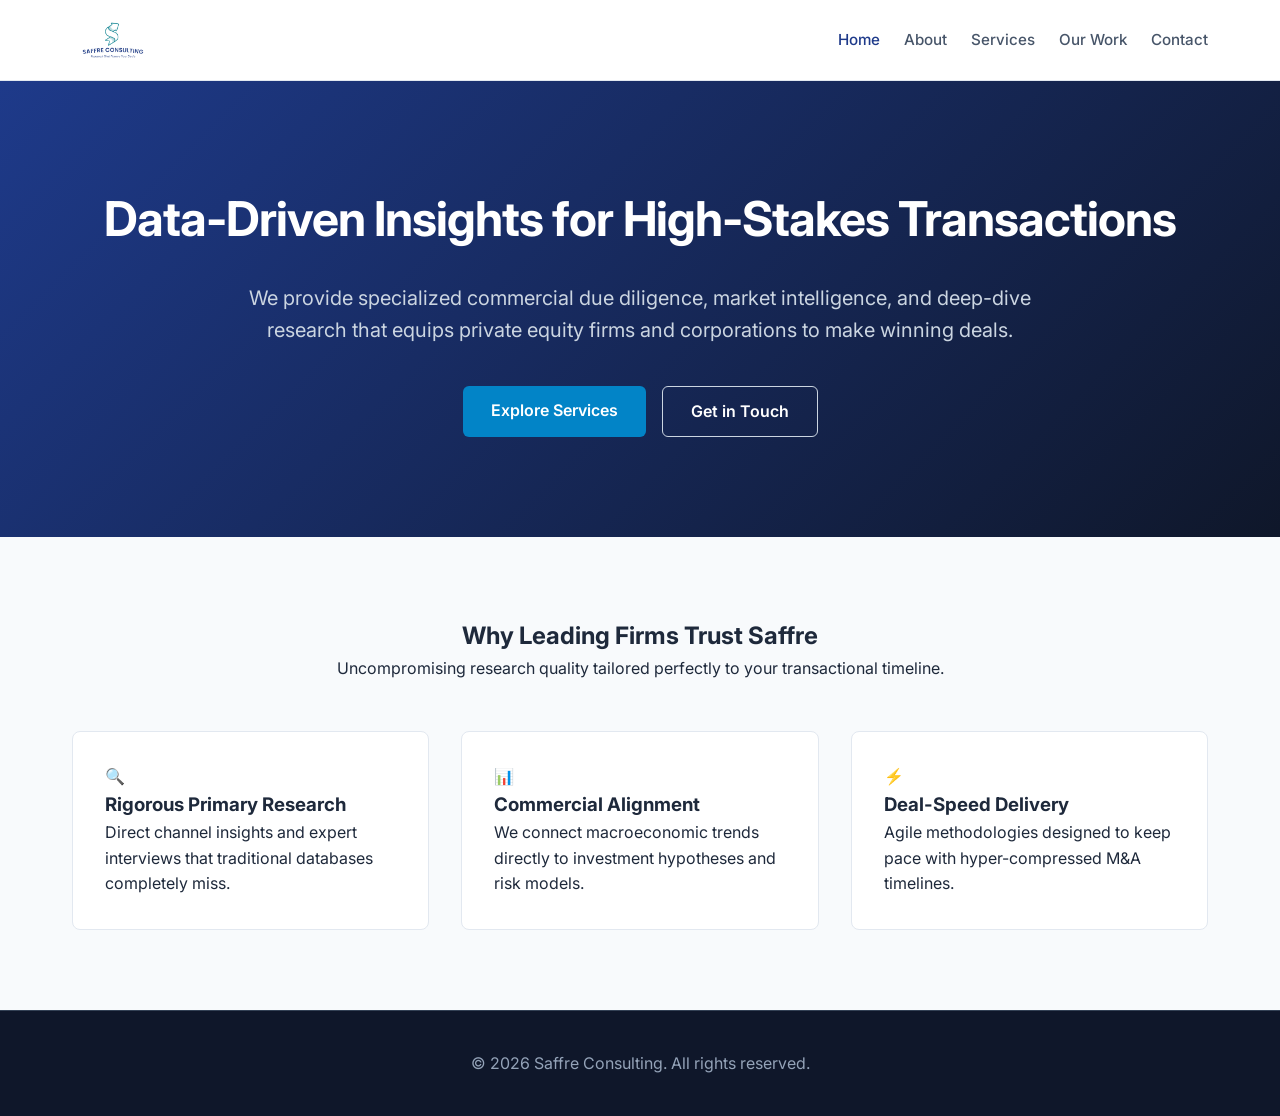
==== commit 9a2d8693: "updated logo" ====
--- a/index.html
+++ b/index.html
@@ -13,11 +13,9 @@
     <header>
         <div class="container navbar">
             <div class="logo">
-                <span class="logo-icon">S┪</span>
-                <div class="logo-text">
-                    <span class="brand">SAFFRE CONSULTING</span>
-                    <span class="tagline">Research That Powers Your Deals</span>
-                </div>
+                <a href="index.html">
+                    <img src="logo.png" alt="Saffre Consulting" class="logo-img">
+                </a>
             </div>
             <nav>
                 <a href="index.html" class="active">Home</a>
--- a/styles.css
+++ b/styles.css
@@ -35,31 +35,18 @@
 .logo {
     display: flex;
     align-items: center;
-    gap: 12px;
 }
 
-.logo-icon {
-    font-size: 2rem;
-    color: #0284c7;
-    font-weight: bold;
+.logo a {
+    display: flex;
+    align-items: center;
+    text-decoration: none;
 }
 
-.logo-text {
-    display: flex;
-    flex-direction: column;
-}
-
-.brand {
-    font-weight: 700;
-    font-size: 1.1rem;
-    letter-spacing: 0.05em;
-    color: #1e3a8a;
-}
-
-.tagline {
-    font-size: 0.75rem;
-    color: #64748b;
-    font-style: italic;
+.logo-img {
+    height: 56px;
+    width: auto;
+    display: block;
 }
 
 nav {
